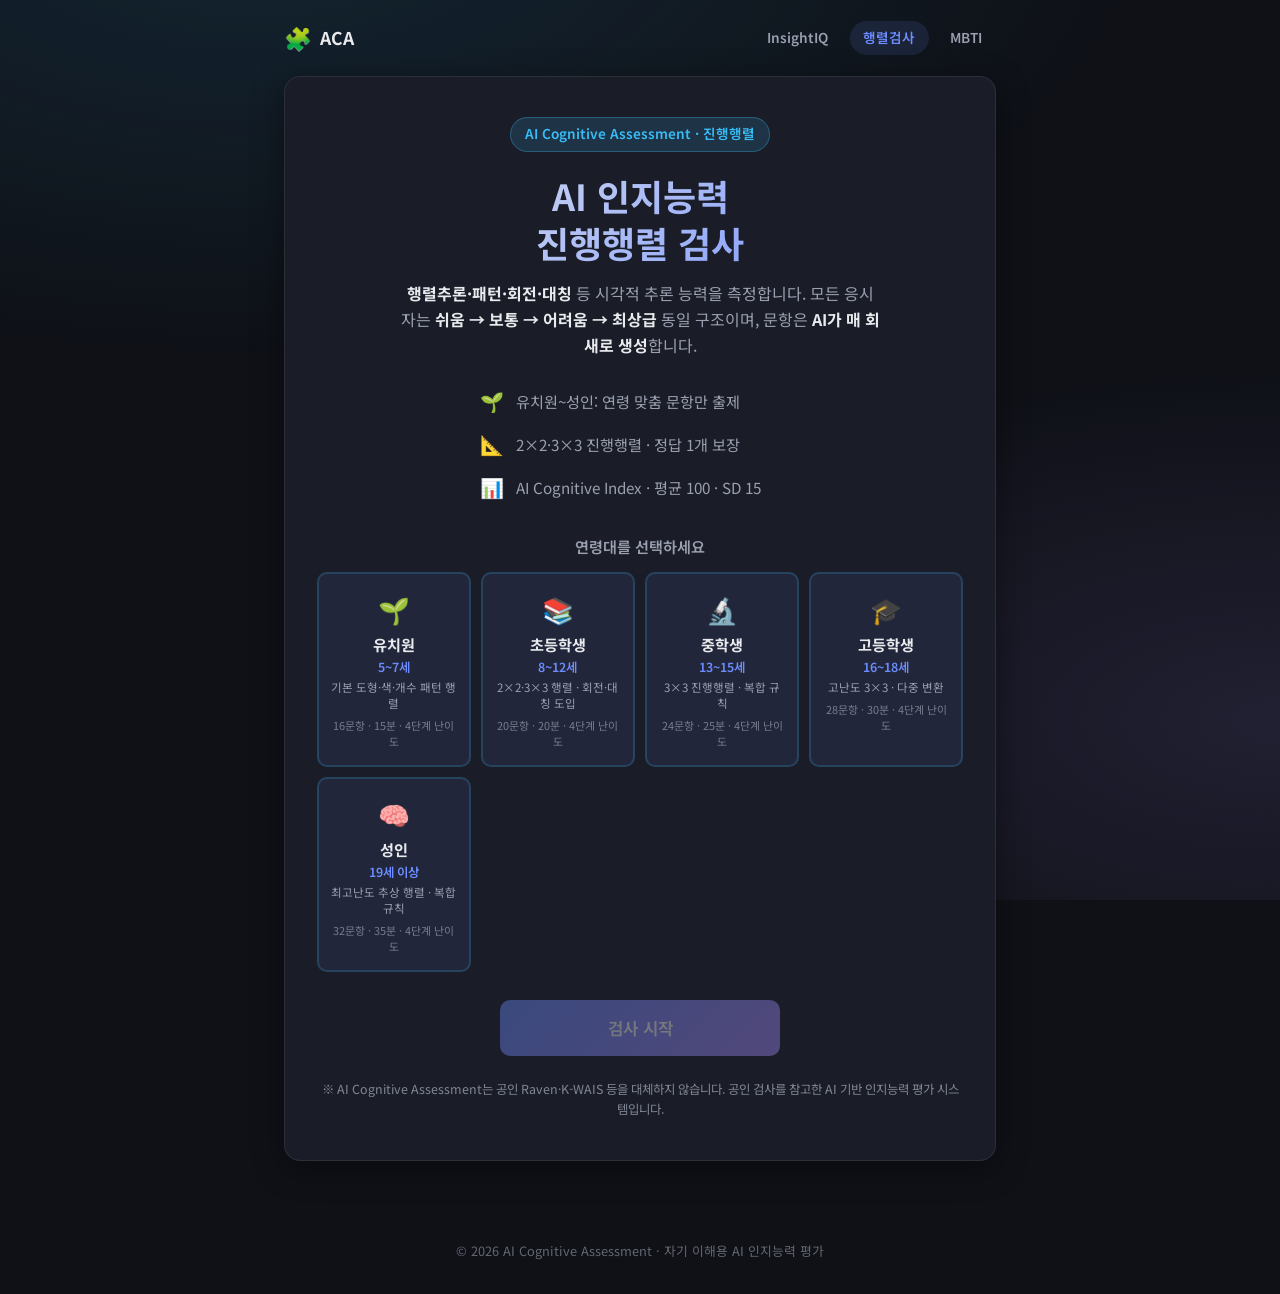
==== aca.html @ 4997f928 "AI Cognitive Assessment 진행행렬 검사 추가 (연령별 절차적 문항·IRT 채점) Co-authored-by: Cursor <cursoragent@cursor.co" ====
<!DOCTYPE html>
<html lang="ko">
<head>
  <meta charset="UTF-8">
  <meta name="viewport" content="width=device-width, initial-scale=1.0">
  <meta http-equiv="Cache-Control" content="no-cache, no-store, must-revalidate">
  <title>AI Cognitive Assessment | 진행행렬 인지검사</title>
  <meta name="description" content="AI Cognitive Assessment — 연령별 진행행렬 추론 검사. 쉬움→최상급 고정 구조, 매 회 AI 절차적 문항 생성">
  <link rel="preconnect" href="https://fonts.googleapis.com">
  <link rel="preconnect" href="https://fonts.gstatic.com" crossorigin>
  <link href="https://fonts.googleapis.com/css2?family=Noto+Sans+KR:wght@400;500;600;700&family=JetBrains+Mono:wght@500&display=swap" rel="stylesheet">
  <link rel="stylesheet" href="css/style.css?v=5">
  <link rel="stylesheet" href="css/aca.css?v=5">
</head>
<body>
  <div class="bg-pattern aca-bg" aria-hidden="true"></div>

  <header class="site-header site-header-nav">
    <a href="index.html" class="logo">
      <span class="logo-icon">🧩</span>
      <span class="logo-text">ACA</span>
    </a>
    <nav class="site-nav">
      <a href="index.html">InsightIQ</a>
      <a href="aca.html" class="active">행렬검사</a>
      <a href="mbti.html">MBTI</a>
    </nav>
  </header>

  <main id="app">
    <section id="screen-start" class="screen active">
      <div class="card hero-card">
        <div class="hero-badge aca-badge">AI Cognitive Assessment · 진행행렬</div>
        <h1>AI 인지능력<br>진행행렬 검사</h1>
        <p class="hero-desc">
          <strong>행렬추론·패턴·회전·대칭</strong> 등 시각적 추론 능력을 측정합니다.
          모든 응시자는 <strong>쉬움 → 보통 → 어려움 → 최상급</strong> 동일 구조이며,
          문항은 <strong>AI가 매 회 새로 생성</strong>합니다.
        </p>
        <ul class="feature-list">
          <li><span class="feature-icon">🌱</span><span>유치원~성인: 연령 맞춤 문항만 출제</span></li>
          <li><span class="feature-icon">📐</span><span>2×2·3×3 진행행렬 · 정답 1개 보장</span></li>
          <li><span class="feature-icon">📊</span><span>AI Cognitive Index · 평균 100 · SD 15</span></li>
        </ul>

        <div class="age-select-section">
          <h2 class="age-select-title">연령대를 선택하세요</h2>
          <div id="age-levels" class="age-level-grid" role="radiogroup" aria-label="연령대 선택"></div>
        </div>

        <button id="btn-start" class="btn btn-primary btn-lg" disabled>검사 시작</button>
        <p class="disclaimer">
          ※ AI Cognitive Assessment는 공인 Raven·K-WAIS 등을 대체하지 않습니다.
          공인 검사를 참고한 AI 기반 인지능력 평가 시스템입니다.
        </p>
      </div>
    </section>

    <section id="screen-test" class="screen">
      <div class="test-header">
        <div class="level-chip" id="test-level-chip"></div>
        <div id="tier-chip" class="tier-chip tier-1">쉬움</div>
        <div class="progress-wrap">
          <div class="progress-bar">
            <div id="progress-fill" class="progress-fill"></div>
          </div>
          <span id="progress-text" class="progress-text">1 / 16</span>
        </div>
        <div id="timer" class="timer" aria-live="polite">
          <span class="timer-icon">⏱</span>
          <span id="timer-value">15:00</span>
        </div>
      </div>

      <div class="card question-card aca-question-card">
        <h2 id="question-text" class="question-text">빈 칸에 들어갈 도형을 고르세요.</h2>
        <div id="matrix-wrap" class="aca-matrix-wrap"></div>
        <div id="options" class="aca-options" role="radiogroup" aria-labelledby="question-text"></div>
      </div>

      <div class="test-nav">
        <button id="btn-prev" class="btn btn-ghost" disabled>이전</button>
        <button id="btn-next" class="btn btn-primary">다음</button>
      </div>
    </section>

    <section id="screen-result" class="screen">
      <div class="card result-card">
        <div class="result-age-badge" id="result-age-badge"></div>

        <div class="result-header">
          <p class="result-label aca-index-label">AI Cognitive Index <span>(연령 규준 · 평균 100, SD 15)</span></p>
          <div id="iq-score" class="iq-score">—</div>
          <p id="reliability-line" class="core-score">신뢰도 <span id="reliability-value">—</span></p>
          <p id="iq-level" class="iq-level"></p>
          <p id="iq-classification-desc" class="iq-classification-desc"></p>
        </div>

        <div class="result-stats">
          <div class="stat">
            <span class="stat-value" id="stat-correct">0</span>
            <span class="stat-label">정답</span>
          </div>
          <div class="stat">
            <span class="stat-value" id="stat-total">16</span>
            <span class="stat-label">총 문항</span>
          </div>
          <div class="stat">
            <span class="stat-value" id="stat-time">—</span>
            <span class="stat-label">소요 시간</span>
          </div>
          <div class="stat reliability-stat">
            <span class="stat-value" id="stat-percentile">—</span>
            <span class="stat-label">백분위</span>
          </div>
        </div>

        <div class="analysis-section">
          <h3>종합 분석</h3>
          <p id="result-summary" class="analysis-text"></p>
        </div>

        <div class="analysis-section">
          <h3>영역별 점수</h3>
          <div id="domain-bars"></div>
        </div>

        <div class="analysis-section aca-tier-bars">
          <h3>난이도별 수행</h3>
          <div id="tier-bars"></div>
        </div>

        <div class="analysis-grid">
          <div class="analysis-box strength-box">
            <h4>💪 강점</h4>
            <p id="strength-text"></p>
          </div>
          <div class="analysis-box weakness-box">
            <h4>📌 약점</h4>
            <p id="weakness-text"></p>
          </div>
        </div>

        <div class="analysis-section">
          <h3>연령대 내 순위 해석</h3>
          <p id="comparison-text" class="analysis-text"></p>
        </div>

        <div class="analysis-section recommendations">
          <h3>훈련 권장</h3>
          <ul id="recommendations-list" class="recommendations-list"></ul>
        </div>

        <div class="analysis-section">
          <h3>인지 프로필</h3>
          <div id="cognitive-profile" class="cognitive-profile"></div>
        </div>

        <div class="result-actions">
          <button id="btn-retry" class="btn btn-primary">다시 검사</button>
          <button id="btn-share" class="btn btn-ghost">결과 공유</button>
        </div>
      </div>
    </section>
  </main>

  <footer class="site-footer">
    <p>© 2026 AI Cognitive Assessment · 자기 이해용 AI 인지능력 평가</p>
  </footer>

  <script src="js/shuffle.js?v=5"></script>
  <script src="js/insightiq-irt.js?v=5"></script>
  <script src="js/analysis.js?v=5"></script>
  <script src="js/aca-config.js?v=5"></script>
  <script src="js/aca-matrix-engine.js?v=5"></script>
  <script src="js/aca-generator.js?v=5"></script>
  <script src="js/aca-analysis.js?v=5"></script>
  <script src="js/aca-app.js?v=5"></script>
</body>
</html>
---- css/style.css ----
:root {
  --bg: #0f1117;
  --bg-card: #1a1d27;
  --bg-elevated: #22263a;
  --border: rgba(255, 255, 255, 0.08);
  --text: #e8eaed;
  --text-muted: #9aa0b0;
  --primary: #6c8cff;
  --primary-hover: #8aa4ff;
  --accent: #a78bfa;
  --success: #4ade80;
  --warning: #fbbf24;
  --danger: #f87171;
  --radius: 16px;
  --radius-sm: 10px;
  --shadow: 0 8px 32px rgba(0, 0, 0, 0.4);
  --font: 'Noto Sans KR', system-ui, sans-serif;
  --mono: 'JetBrains Mono', monospace;
}

*, *::before, *::after {
  box-sizing: border-box;
  margin: 0;
  padding: 0;
}

html {
  scroll-behavior: smooth;
}

body {
  font-family: var(--font);
  background: var(--bg);
  color: var(--text);
  min-height: 100vh;
  line-height: 1.6;
  -webkit-font-smoothing: antialiased;
}

.bg-pattern {
  position: fixed;
  inset: 0;
  background:
    radial-gradient(ellipse 80% 60% at 50% -20%, rgba(108, 140, 255, 0.15), transparent),
    radial-gradient(ellipse 60% 40% at 100% 100%, rgba(167, 139, 250, 0.1), transparent);
  pointer-events: none;
  z-index: 0;
}

.site-header {
  position: relative;
  z-index: 1;
  padding: 1.25rem 1.5rem;
  max-width: 760px;
  margin: 0 auto;
}

.logo {
  display: flex;
  align-items: center;
  gap: 0.5rem;
  font-weight: 700;
  font-size: 1.1rem;
  text-decoration: none;
  color: var(--text);
}

.site-header-nav {
  display: flex;
  align-items: center;
  justify-content: space-between;
  max-width: 760px;
}

.site-nav {
  display: flex;
  gap: 0.5rem;
}

.site-nav a {
  padding: 0.4rem 0.85rem;
  border-radius: 999px;
  font-size: 0.85rem;
  font-weight: 600;
  color: var(--text-muted);
  text-decoration: none;
  transition: background 0.2s, color 0.2s;
}

.site-nav a:hover {
  color: var(--text);
  background: rgba(255, 255, 255, 0.06);
}

.site-nav a.active {
  color: var(--primary);
  background: rgba(108, 140, 255, 0.12);
}

.logo-icon {
  font-size: 1.4rem;
}

#app {
  position: relative;
  z-index: 1;
  max-width: 760px;
  margin: 0 auto;
  padding: 0 1.5rem 3rem;
}

.screen {
  display: none;
  animation: fadeIn 0.35s ease;
}

.screen.active {
  display: block;
}

@keyframes fadeIn {
  from { opacity: 0; transform: translateY(12px); }
  to { opacity: 1; transform: translateY(0); }
}

.card {
  background: var(--bg-card);
  border: 1px solid var(--border);
  border-radius: var(--radius);
  box-shadow: var(--shadow);
}

/* 시작 화면 */
.hero-card {
  padding: 2.5rem 2rem;
  text-align: center;
}

.hero-badge {
  display: inline-block;
  padding: 0.35rem 0.9rem;
  background: rgba(108, 140, 255, 0.15);
  color: var(--primary);
  border-radius: 999px;
  font-size: 0.85rem;
  font-weight: 600;
  margin-bottom: 1.25rem;
}

.hero-card h1 {
  font-size: clamp(1.75rem, 5vw, 2.25rem);
  font-weight: 700;
  line-height: 1.3;
  margin-bottom: 1rem;
  background: linear-gradient(135deg, var(--text) 0%, var(--primary) 100%);
  -webkit-background-clip: text;
  -webkit-text-fill-color: transparent;
  background-clip: text;
}

.hero-desc {
  color: var(--text-muted);
  font-size: 1rem;
  margin-bottom: 1.75rem;
  max-width: 480px;
  margin-left: auto;
  margin-right: auto;
}

.hero-desc strong {
  color: var(--text);
}

.feature-list {
  list-style: none;
  display: flex;
  flex-direction: column;
  gap: 0.75rem;
  margin-bottom: 2rem;
  text-align: left;
  max-width: 320px;
  margin-left: auto;
  margin-right: auto;
}

.feature-list li {
  display: flex;
  align-items: center;
  gap: 0.75rem;
  color: var(--text-muted);
  font-size: 0.95rem;
}

.feature-icon {
  font-size: 1.2rem;
}

.disclaimer {
  margin-top: 1.5rem;
  font-size: 0.78rem;
  color: var(--text-muted);
  opacity: 0.8;
}

/* 연령 선택 */
.age-select-section {
  margin-bottom: 1.75rem;
  text-align: left;
}

.age-select-title {
  font-size: 0.95rem;
  font-weight: 600;
  color: var(--text-muted);
  margin-bottom: 0.85rem;
  text-align: center;
}

.age-level-grid {
  display: grid;
  grid-template-columns: repeat(auto-fit, minmax(140px, 1fr));
  gap: 0.65rem;
}

.age-level-card {
  display: flex;
  flex-direction: column;
  align-items: center;
  gap: 0.2rem;
  padding: 1rem 0.75rem;
  background: var(--bg-elevated);
  border: 2px solid transparent;
  border-radius: var(--radius-sm);
  cursor: pointer;
  transition: border-color 0.2s, background 0.2s, transform 0.15s;
  font-family: var(--font);
  color: var(--text);
  text-align: center;
}

.age-level-card:hover {
  background: rgba(108, 140, 255, 0.08);
  border-color: rgba(108, 140, 255, 0.25);
}

.age-level-card.selected {
  border-color: var(--primary);
  background: rgba(108, 140, 255, 0.12);
}

.age-level-card.insightiq-card {
  border-color: rgba(251, 191, 36, 0.25);
  background: rgba(251, 191, 36, 0.04);
}

.age-level-card.insightiq-card:hover {
  border-color: rgba(251, 191, 36, 0.45);
  background: rgba(251, 191, 36, 0.08);
}

.age-level-card.insightiq-card.selected {
  border-color: #fbbf24;
  background: rgba(251, 191, 36, 0.12);
}

.category-badge.insightiq-badge {
  background: rgba(251, 191, 36, 0.15);
  color: #fbbf24;
}

.core-score {
  font-size: 1rem;
  color: var(--text-muted);
  margin-top: 0.35rem;
}

.core-score span {
  font-family: var(--mono);
  font-weight: 700;
  color: var(--accent);
}

.insightiq-fill {
  background: linear-gradient(90deg, #fbbf24, #6c8cff) !important;
}

.age-level-icon {
  font-size: 1.6rem;
  margin-bottom: 0.15rem;
}

.age-level-label {
  font-size: 0.95rem;
  font-weight: 700;
}

.age-level-age {
  font-size: 0.78rem;
  color: var(--primary);
  font-weight: 600;
}

.age-level-desc {
  font-size: 0.72rem;
  color: var(--text-muted);
  line-height: 1.4;
}

.age-level-meta {
  font-size: 0.68rem;
  color: var(--text-muted);
  opacity: 0.7;
  margin-top: 0.15rem;
}

.level-chip {
  display: inline-flex;
  align-items: center;
  width: 100%;
  padding: 0.3rem 0.7rem;
  background: rgba(108, 140, 255, 0.15);
  color: var(--primary);
  border-radius: 999px;
  font-size: 0.78rem;
  font-weight: 600;
  white-space: nowrap;
  margin-bottom: 0.5rem;
}

/* 버튼 */
.btn {
  display: inline-flex;
  align-items: center;
  justify-content: center;
  gap: 0.5rem;
  padding: 0.75rem 1.5rem;
  border: none;
  border-radius: var(--radius-sm);
  font-family: var(--font);
  font-size: 0.95rem;
  font-weight: 600;
  cursor: pointer;
  transition: background 0.2s, transform 0.15s, opacity 0.2s;
}

.btn:active {
  transform: scale(0.97);
}

.btn:disabled {
  opacity: 0.4;
  cursor: not-allowed;
}

.btn-primary {
  background: linear-gradient(135deg, var(--primary), var(--accent));
  color: #fff;
}

.btn-primary:hover:not(:disabled) {
  filter: brightness(1.1);
}

.btn-ghost {
  background: var(--bg-elevated);
  color: var(--text);
  border: 1px solid var(--border);
}

.btn-ghost:hover:not(:disabled) {
  background: rgba(255, 255, 255, 0.06);
}

.btn-lg {
  padding: 1rem 2.5rem;
  font-size: 1.05rem;
  width: 100%;
  max-width: 280px;
}

/* 테스트 화면 */
.test-header {
  display: flex;
  flex-wrap: wrap;
  align-items: center;
  justify-content: space-between;
  gap: 1rem;
  margin-bottom: 1.25rem;
}

.progress-wrap {
  flex: 1;
  display: flex;
  align-items: center;
  gap: 0.75rem;
}

.progress-bar {
  flex: 1;
  height: 6px;
  background: var(--bg-elevated);
  border-radius: 999px;
  overflow: hidden;
}

.progress-fill {
  height: 100%;
  background: linear-gradient(90deg, var(--primary), var(--accent));
  border-radius: 999px;
  transition: width 0.3s ease;
  width: 5%;
}

.progress-text {
  font-size: 0.85rem;
  color: var(--text-muted);
  font-family: var(--mono);
  white-space: nowrap;
}

.timer {
  display: flex;
  align-items: center;
  gap: 0.35rem;
  padding: 0.4rem 0.75rem;
  background: var(--bg-card);
  border: 1px solid var(--border);
  border-radius: var(--radius-sm);
  font-family: var(--mono);
  font-size: 0.9rem;
  font-weight: 500;
}

.timer.warning {
  color: var(--warning);
  border-color: rgba(251, 191, 36, 0.3);
}

.timer.danger {
  color: var(--danger);
  border-color: rgba(248, 113, 113, 0.3);
  animation: pulse 1s infinite;
}

@keyframes pulse {
  0%, 100% { opacity: 1; }
  50% { opacity: 0.6; }
}

.question-card {
  padding: 2rem 1.75rem;
  margin-bottom: 1.25rem;
}

.category-badge {
  display: inline-block;
  padding: 0.25rem 0.65rem;
  background: rgba(167, 139, 250, 0.15);
  color: var(--accent);
  border-radius: 6px;
  font-size: 0.78rem;
  font-weight: 600;
  margin-bottom: 1rem;
}

.question-text {
  font-size: 1.15rem;
  font-weight: 600;
  line-height: 1.5;
  margin-bottom: 1.5rem;
}

.question-visual {
  margin-bottom: 1.5rem;
  padding: 1.25rem;
  background: var(--bg-elevated);
  border-radius: var(--radius-sm);
  text-align: center;
  font-family: var(--mono);
  font-size: 1.4rem;
  letter-spacing: 0.15em;
  color: var(--primary);
}

.pattern-grid {
  display: grid;
  grid-template-columns: repeat(3, 1fr);
  gap: 0.5rem;
  max-width: 200px;
  margin: 0 auto;
}

.pattern-cell {
  aspect-ratio: 1;
  display: flex;
  align-items: center;
  justify-content: center;
  background: var(--bg);
  border: 1px solid var(--border);
  border-radius: 8px;
  font-size: 1.1rem;
}

.pattern-cell.empty {
  border-style: dashed;
  color: var(--text-muted);
}

.options {
  display: flex;
  flex-direction: column;
  gap: 0.65rem;
}

.option {
  display: flex;
  align-items: center;
  gap: 0.85rem;
  padding: 1rem 1.15rem;
  background: var(--bg-elevated);
  border: 2px solid transparent;
  border-radius: var(--radius-sm);
  cursor: pointer;
  transition: border-color 0.2s, background 0.2s;
  text-align: left;
  font-family: var(--font);
  font-size: 0.95rem;
  color: var(--text);
  width: 100%;
}

.option:hover {
  background: rgba(108, 140, 255, 0.08);
  border-color: rgba(108, 140, 255, 0.25);
}

.option.selected {
  border-color: var(--primary);
  background: rgba(108, 140, 255, 0.12);
}

.option-marker {
  flex-shrink: 0;
  width: 28px;
  height: 28px;
  display: flex;
  align-items: center;
  justify-content: center;
  background: var(--bg);
  border-radius: 50%;
  font-size: 0.8rem;
  font-weight: 700;
  color: var(--text-muted);
  font-family: var(--mono);
}

.option.selected .option-marker {
  background: var(--primary);
  color: #fff;
}

.test-nav {
  display: flex;
  justify-content: space-between;
  gap: 1rem;
}

.test-nav .btn {
  min-width: 100px;
}

/* 결과 화면 */
.result-card {
  padding: 2.5rem 2rem;
}

.result-header {
  text-align: center;
  margin-bottom: 2rem;
}

.result-label {
  font-size: 0.9rem;
  color: var(--text-muted);
  text-transform: uppercase;
  letter-spacing: 0.1em;
  margin-bottom: 0.5rem;
}

.iq-score {
  font-size: clamp(3.5rem, 12vw, 5rem);
  font-weight: 700;
  font-family: var(--mono);
  background: linear-gradient(135deg, var(--primary), var(--accent));
  -webkit-background-clip: text;
  -webkit-text-fill-color: transparent;
  background-clip: text;
  line-height: 1;
}

.result-age-badge {
  display: inline-block;
  padding: 0.35rem 0.85rem;
  background: rgba(108, 140, 255, 0.12);
  color: var(--primary);
  border-radius: 999px;
  font-size: 0.85rem;
  font-weight: 600;
  margin-bottom: 1.25rem;
}

.result-norm {
  font-size: 0.75rem;
  font-weight: 400;
  opacity: 0.7;
}

.iq-level {
  margin-top: 0.75rem;
  font-size: 1.1rem;
  font-weight: 600;
  color: var(--accent);
}

.iq-classification-desc {
  margin-top: 0.4rem;
  font-size: 0.85rem;
  color: var(--text-muted);
}

.result-stats {
  display: grid;
  grid-template-columns: repeat(4, 1fr);
  gap: 0.75rem;
  margin-bottom: 2rem;
}

.stat {
  text-align: center;
  padding: 1rem 0.5rem;
  background: var(--bg-elevated);
  border-radius: var(--radius-sm);
}

.stat-value {
  display: block;
  font-size: 1.35rem;
  font-weight: 700;
  font-family: var(--mono);
  color: var(--text);
}

.stat-label {
  font-size: 0.75rem;
  color: var(--text-muted);
  margin-top: 0.25rem;
}

.category-breakdown h3 {
  font-size: 0.95rem;
  font-weight: 600;
  margin-bottom: 1rem;
  color: var(--text-muted);
}

.category-bar-row {
  margin-bottom: 0.85rem;
}

.category-bar-header {
  display: flex;
  justify-content: space-between;
  font-size: 0.85rem;
  margin-bottom: 0.35rem;
}

.category-bar-track {
  height: 8px;
  background: var(--bg-elevated);
  border-radius: 999px;
  overflow: hidden;
}

.category-bar-fill {
  height: 100%;
  border-radius: 999px;
  background: linear-gradient(90deg, var(--primary), var(--accent));
  transition: width 0.6s ease;
}

.analysis-section {
  margin-bottom: 1.75rem;
}

.analysis-section h3 {
  font-size: 0.95rem;
  font-weight: 600;
  margin-bottom: 0.75rem;
  color: var(--text-muted);
}

.analysis-text {
  font-size: 0.92rem;
  color: var(--text-muted);
  line-height: 1.7;
}

.analysis-text strong {
  color: var(--text);
}

.cognitive-profile {
  margin-top: 1rem;
}

.profile-item {
  font-size: 0.88rem;
  color: var(--text-muted);
  line-height: 1.65;
  margin-bottom: 0.5rem;
  padding-left: 0.75rem;
  border-left: 2px solid var(--border);
}

.profile-item strong {
  color: var(--text);
}

.analysis-grid {
  display: grid;
  grid-template-columns: 1fr 1fr;
  gap: 0.75rem;
  margin-bottom: 1.75rem;
}

.analysis-box {
  padding: 1rem 1.1rem;
  border-radius: var(--radius-sm);
  border: 1px solid var(--border);
}

.analysis-box h4 {
  font-size: 0.85rem;
  font-weight: 600;
  margin-bottom: 0.5rem;
}

.analysis-box p {
  font-size: 0.85rem;
  color: var(--text-muted);
  line-height: 1.6;
}

.strength-box {
  background: rgba(74, 222, 128, 0.06);
  border-color: rgba(74, 222, 128, 0.15);
}

.weakness-box {
  background: rgba(251, 191, 36, 0.06);
  border-color: rgba(251, 191, 36, 0.15);
}

.recommendations-list {
  list-style: none;
  display: flex;
  flex-direction: column;
  gap: 0.5rem;
}

.recommendations-list li {
  font-size: 0.88rem;
  color: var(--text-muted);
  padding: 0.65rem 0.85rem;
  background: var(--bg-elevated);
  border-radius: var(--radius-sm);
  line-height: 1.5;
}

.recommendations-list li::before {
  content: '→ ';
  color: var(--primary);
  font-weight: 600;
}

.result-actions {
  display: flex;
  gap: 0.75rem;
  justify-content: center;
  flex-wrap: wrap;
}

.site-footer {
  position: relative;
  z-index: 1;
  text-align: center;
  padding: 2rem 1.5rem;
  font-size: 0.8rem;
  color: var(--text-muted);
  opacity: 0.6;
}

@media (max-width: 520px) {
  .hero-card,
  .question-card,
  .result-card {
    padding: 1.75rem 1.25rem;
  }

  .result-stats {
    grid-template-columns: repeat(2, 1fr);
  }

  .test-header {
    flex-direction: column;
    align-items: stretch;
  }

  .timer {
    align-self: flex-end;
  }

  .analysis-grid {
    grid-template-columns: 1fr;
  }

  .age-level-grid {
    grid-template-columns: repeat(2, 1fr);
  }

  .site-header-nav {
    flex-direction: column;
    gap: 0.75rem;
    align-items: flex-start;
  }
}
---- css/aca.css ----
/* AI Cognitive Assessment — 진행행렬 검사 */

.aca-bg {
  background:
    radial-gradient(ellipse 70% 50% at 20% -10%, rgba(56, 189, 248, 0.12), transparent),
    radial-gradient(ellipse 60% 40% at 100% 80%, rgba(167, 139, 250, 0.12), transparent);
}

.aca-badge {
  background: rgba(56, 189, 248, 0.15);
  color: #38bdf8;
  border: 1px solid rgba(56, 189, 248, 0.3);
}

.aca-card {
  border-color: rgba(56, 189, 248, 0.2);
}

.aca-card:hover {
  border-color: rgba(56, 189, 248, 0.45);
  background: rgba(56, 189, 248, 0.06);
}

.aca-card.selected {
  border-color: #38bdf8;
  background: rgba(56, 189, 248, 0.1);
}

.tier-chip {
  display: inline-flex;
  align-items: center;
  gap: 0.35rem;
  padding: 0.35rem 0.75rem;
  border-radius: 999px;
  font-size: 0.8rem;
  font-weight: 600;
  background: rgba(56, 189, 248, 0.12);
  color: #38bdf8;
  border: 1px solid rgba(56, 189, 248, 0.25);
}

.tier-chip.tier-1 { background: rgba(74, 222, 128, 0.12); color: #4ade80; border-color: rgba(74, 222, 128, 0.25); }
.tier-chip.tier-2 { background: rgba(108, 140, 255, 0.12); color: #6c8cff; border-color: rgba(108, 140, 255, 0.25); }
.tier-chip.tier-3 { background: rgba(251, 191, 36, 0.12); color: #fbbf24; border-color: rgba(251, 191, 36, 0.25); }
.tier-chip.tier-4 { background: rgba(248, 113, 113, 0.12); color: #f87171; border-color: rgba(248, 113, 113, 0.25); }

.aca-question-card {
  text-align: center;
}

.aca-question-card .question-text {
  font-size: 1rem;
  margin-bottom: 1rem;
  color: var(--text-muted);
}

.aca-matrix-wrap {
  display: flex;
  justify-content: center;
  align-items: center;
  padding: 1rem;
  margin-bottom: 1.25rem;
  background: rgba(0, 0, 0, 0.2);
  border-radius: var(--radius-sm);
  border: 1px solid var(--border);
  overflow-x: auto;
}

.aca-matrix-wrap svg.aca-matrix {
  max-width: 100%;
  height: auto;
}

.aca-options {
  display: grid;
  grid-template-columns: repeat(auto-fit, minmax(88px, 1fr));
  gap: 0.75rem;
  max-width: 520px;
  margin: 0 auto;
}

.aca-option {
  display: flex;
  flex-direction: column;
  align-items: center;
  gap: 0.35rem;
  padding: 0.65rem;
  background: var(--bg-elevated);
  border: 2px solid var(--border);
  border-radius: var(--radius-sm);
  cursor: pointer;
  transition: border-color 0.15s, background 0.15s, transform 0.1s;
}

.aca-option:hover {
  border-color: rgba(56, 189, 248, 0.5);
  background: rgba(56, 189, 248, 0.06);
}

.aca-option.selected {
  border-color: #38bdf8;
  background: rgba(56, 189, 248, 0.12);
  transform: scale(1.02);
}

.aca-option-marker {
  font-family: var(--mono);
  font-size: 0.75rem;
  font-weight: 600;
  color: var(--text-muted);
}

.aca-option svg {
  display: block;
}

.aca-index-label {
  font-size: 0.95rem;
  color: var(--text-muted);
  margin-bottom: 0.25rem;
}

.aca-index-label span {
  font-size: 0.8rem;
  opacity: 0.8;
}

.reliability-stat .stat-value {
  color: #38bdf8;
}

.aca-tier-bars .category-bar-fill {
  background: linear-gradient(90deg, #38bdf8, #6c8cff);
}

@media (max-width: 480px) {
  .aca-options {
    grid-template-columns: repeat(2, 1fr);
  }
}
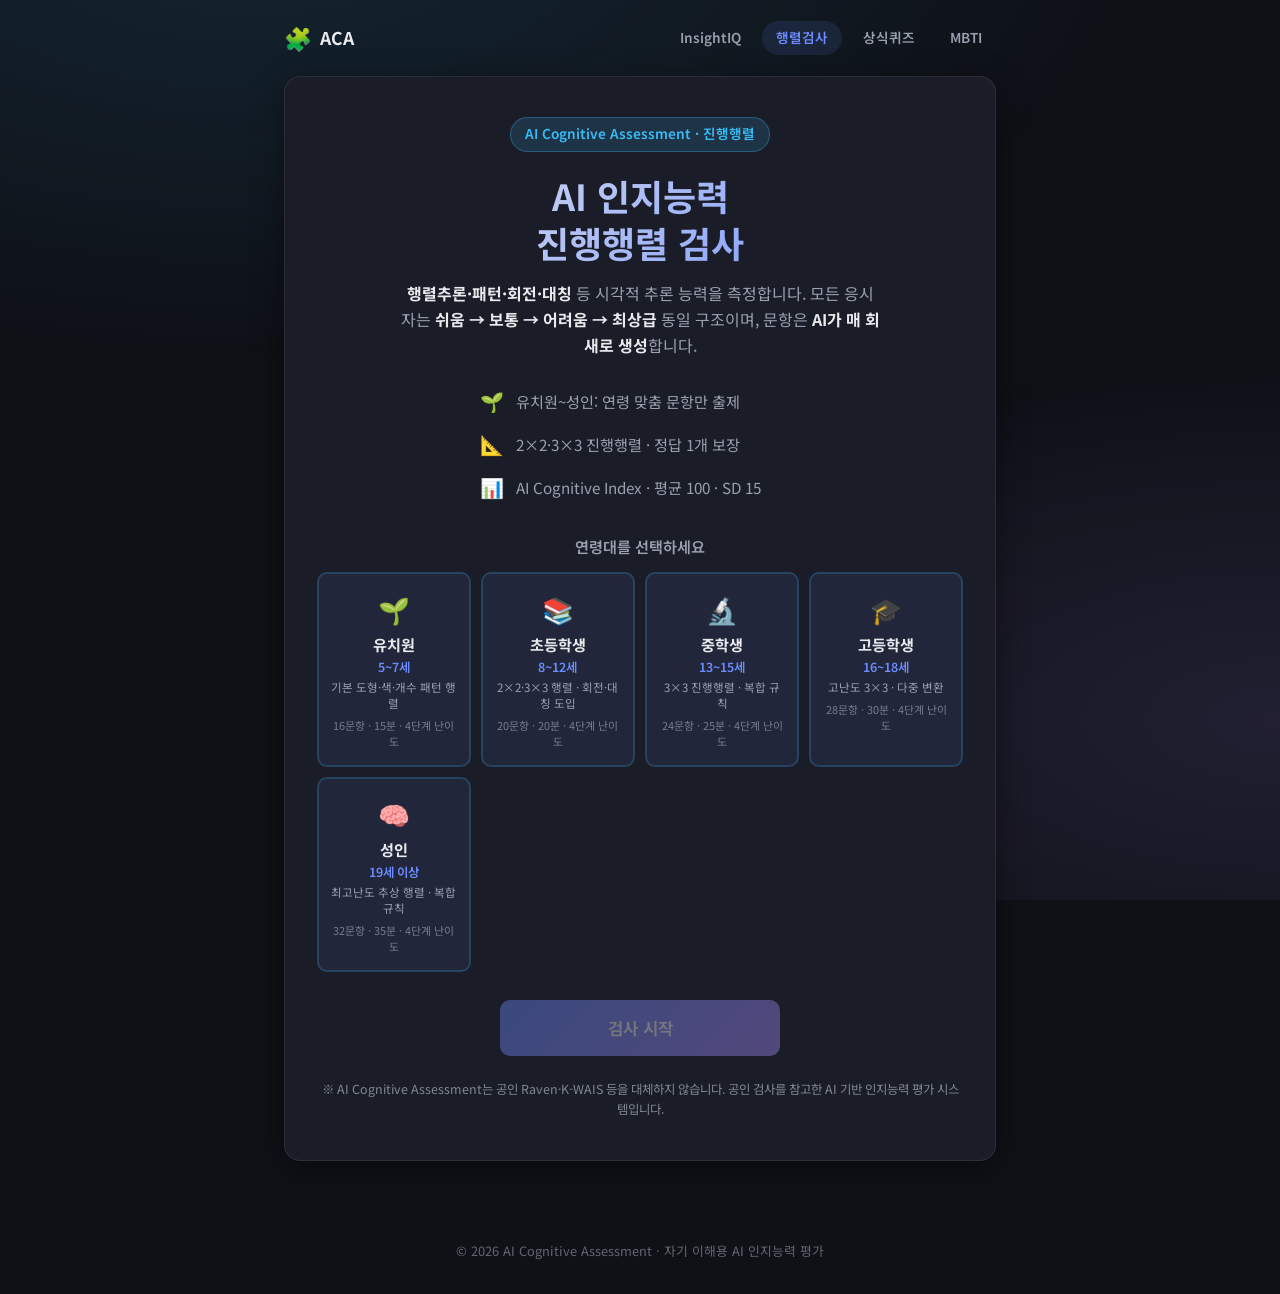
==== commit e63a65ca: "상식퀴즈 추가: 신조어·일상상식·연애 MBTI·밸런스 게임 22종 Co-authored-by: Cursor <cursoragent@cursor.com>" ====
--- a/aca.html
+++ b/aca.html
@@ -23,6 +23,7 @@
     <nav class="site-nav">
       <a href="index.html">InsightIQ</a>
       <a href="aca.html" class="active">행렬검사</a>
+      <a href="quiz.html">상식퀴즈</a>
       <a href="mbti.html">MBTI</a>
     </nav>
   </header>
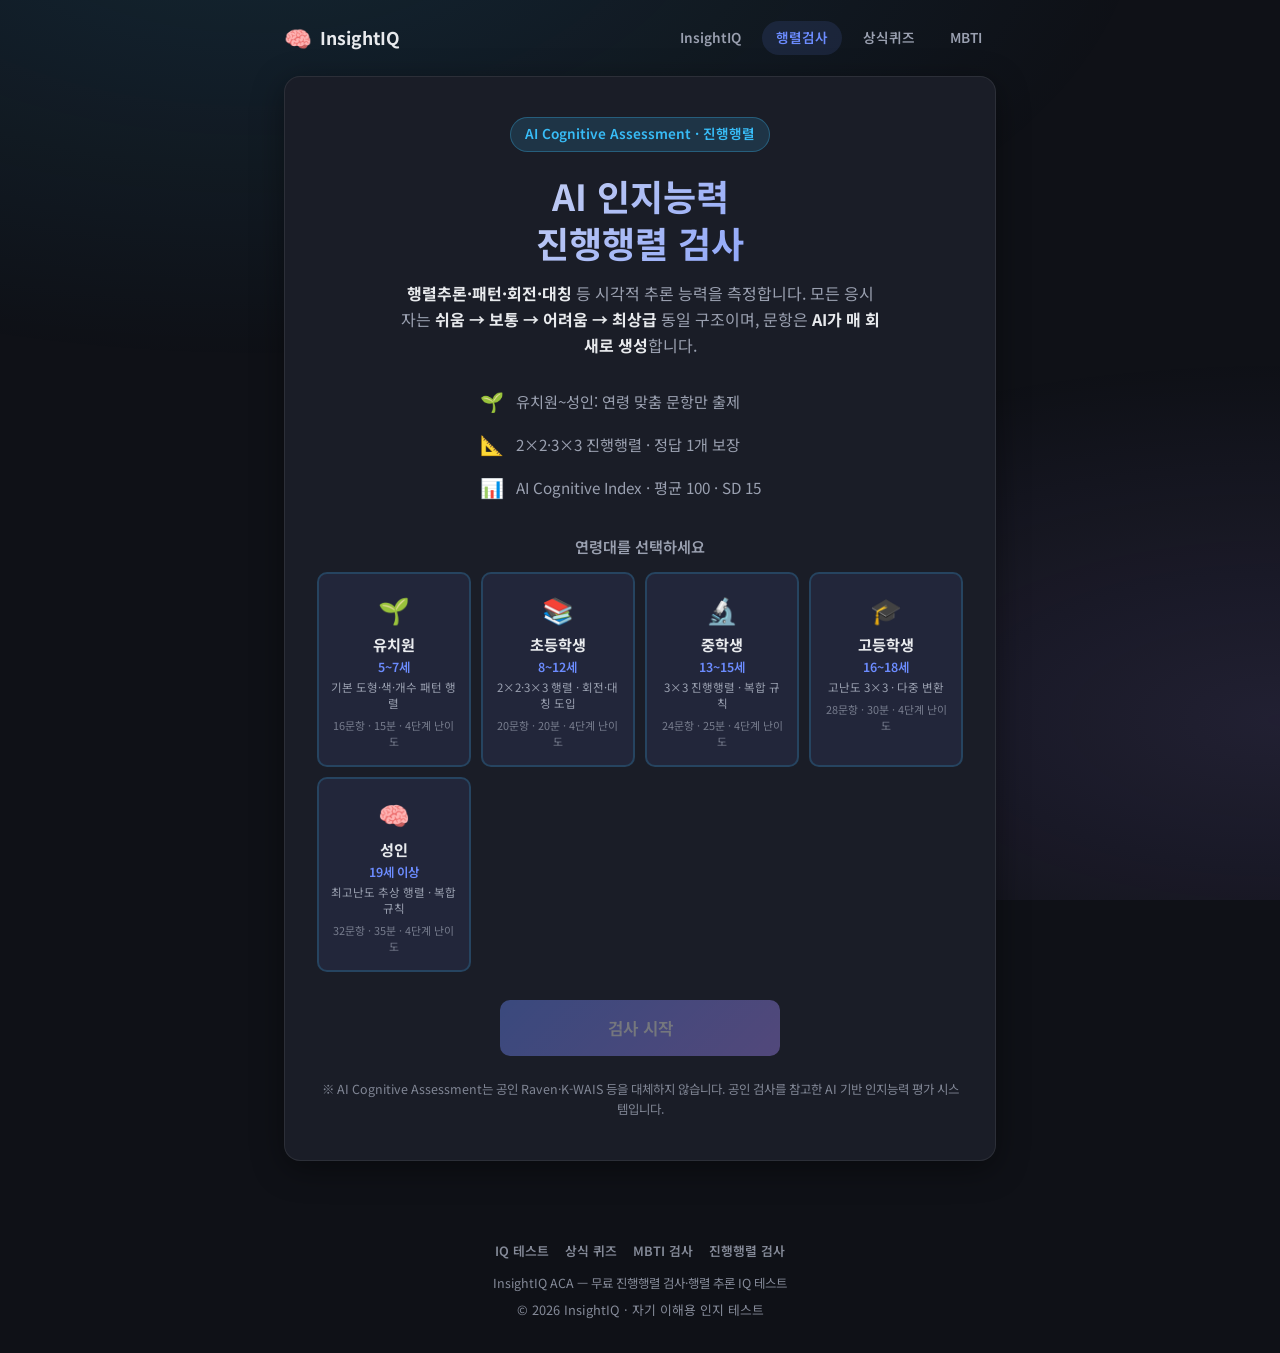
==== commit 8f425a54: "상식퀴즈 확장·200문항 모드·SEO 검색 최적화 자연생물·종합200·신조어/MBTI/밸런스 UX 개선, 문항 풀 확대, robots/sitemap 및 검색용 메타 태그 추가.  " ====
--- a/aca.html
+++ b/aca.html
@@ -4,8 +4,20 @@
   <meta charset="UTF-8">
   <meta name="viewport" content="width=device-width, initial-scale=1.0">
   <meta http-equiv="Cache-Control" content="no-cache, no-store, must-revalidate">
-  <title>AI Cognitive Assessment | 진행행렬 인지검사</title>
-  <meta name="description" content="AI Cognitive Assessment — 연령별 진행행렬 추론 검사. 쉬움→최상급 고정 구조, 매 회 AI 절차적 문항 생성">
+  <title>진행행렬 검사 무료 | IQ 행렬 추론 테스트 ACA</title>
+  <meta name="description" content="무료 진행행렬 검사 ACA. 레이븐형 행렬 추론·IQ 관련 인지검사. 연령별 쉬움~최상급, 매 회 AI 생성 문항. InsightIQ 행렬검사.">
+  <meta name="keywords" content="진행행렬 검사, 행렬 검사, 레이븐 검사, IQ 행렬, 추론 검사, 인지검사, ACA, 행렬 IQ">
+  <meta name="robots" content="index, follow">
+  <link rel="canonical" href="https://kyungrock.github.io/iq-mbti-test/aca.html">
+  <meta property="og:site_name" content="InsightIQ">
+  <meta property="og:locale" content="ko_KR">
+  <meta property="og:type" content="website">
+  <meta property="og:title" content="진행행렬 검사 무료 | InsightIQ ACA">
+  <meta property="og:description" content="연령별 진행행렬 추론 검사. IQ·인지능력 행렬 테스트.">
+  <meta property="og:url" content="https://kyungrock.github.io/iq-mbti-test/aca.html">
+  <meta name="twitter:card" content="summary">
+  <meta name="twitter:title" content="진행행렬 검사 무료 | InsightIQ">
+  <meta name="twitter:description" content="무료 ACA 진행행렬 검사 — 행렬 추론·인지검사.">
   <link rel="preconnect" href="https://fonts.googleapis.com">
   <link rel="preconnect" href="https://fonts.gstatic.com" crossorigin>
   <link href="https://fonts.googleapis.com/css2?family=Noto+Sans+KR:wght@400;500;600;700&family=JetBrains+Mono:wght@500&display=swap" rel="stylesheet">
@@ -17,8 +29,8 @@
 
   <header class="site-header site-header-nav">
     <a href="index.html" class="logo">
-      <span class="logo-icon">🧩</span>
-      <span class="logo-text">ACA</span>
+      <span class="logo-icon">🧠</span>
+      <span class="logo-text">InsightIQ</span>
     </a>
     <nav class="site-nav">
       <a href="index.html">InsightIQ</a>
@@ -166,7 +178,14 @@
   </main>
 
   <footer class="site-footer">
-    <p>© 2026 AI Cognitive Assessment · 자기 이해용 AI 인지능력 평가</p>
+    <nav class="site-footer-nav" aria-label="InsightIQ 메뉴">
+      <a href="index.html">IQ 테스트</a>
+      <a href="quiz.html">상식 퀴즈</a>
+      <a href="mbti.html">MBTI 검사</a>
+      <a href="aca.html">진행행렬 검사</a>
+    </nav>
+    <p class="site-footer-desc">InsightIQ ACA — 무료 진행행렬 검사·행렬 추론 IQ 테스트</p>
+    <p>© 2026 InsightIQ · 자기 이해용 인지 테스트</p>
   </footer>
 
   <script src="js/shuffle.js?v=5"></script>
--- a/css/style.css
+++ b/css/style.css
@@ -797,7 +797,32 @@
   padding: 2rem 1.5rem;
   font-size: 0.8rem;
   color: var(--text-muted);
-  opacity: 0.6;
+  opacity: 0.85;
+}
+
+.site-footer-nav {
+  display: flex;
+  flex-wrap: wrap;
+  gap: 0.5rem 1rem;
+  justify-content: center;
+  margin-bottom: 0.75rem;
+}
+
+.site-footer-nav a {
+  color: var(--text-muted);
+  text-decoration: none;
+  font-weight: 600;
+}
+
+.site-footer-nav a:hover {
+  color: var(--primary);
+}
+
+.site-footer-desc {
+  max-width: 36rem;
+  margin: 0 auto 0.5rem;
+  line-height: 1.5;
+  font-size: 0.78rem;
 }
 
 @media (max-width: 520px) {
